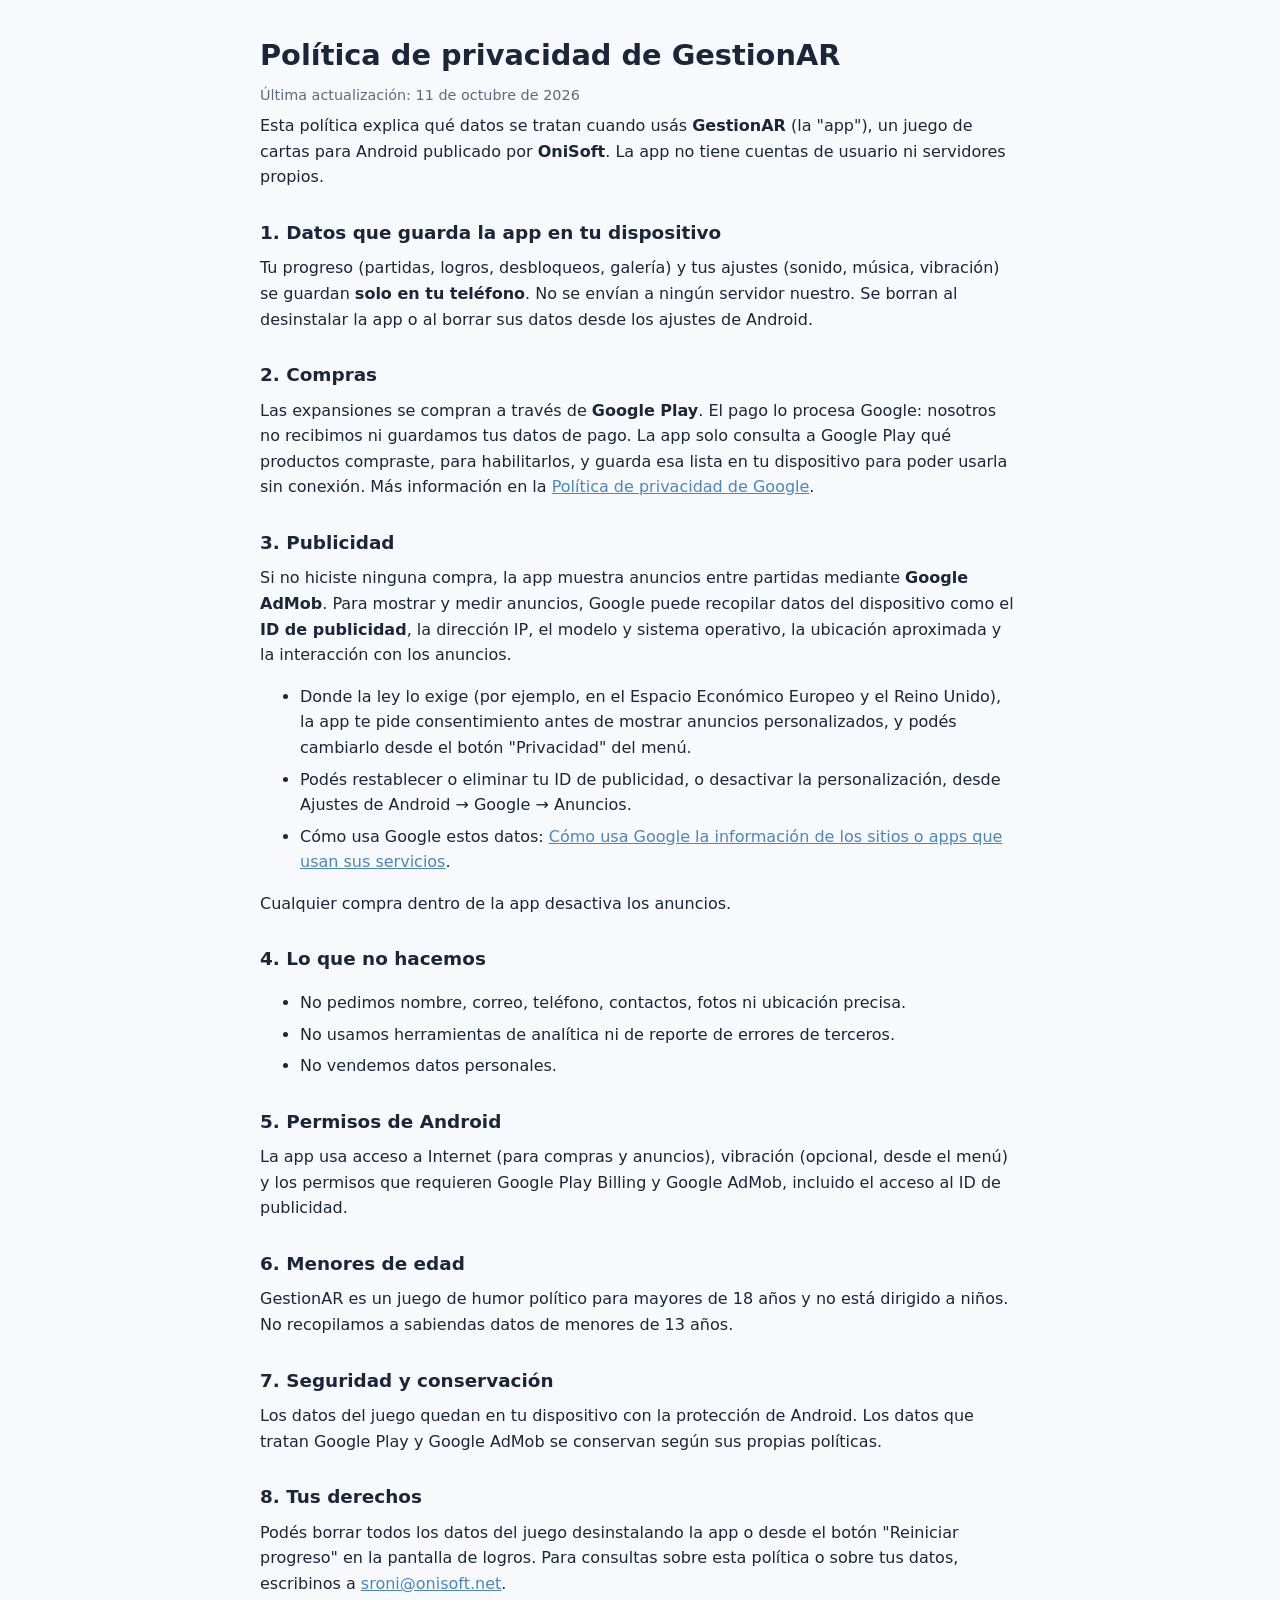
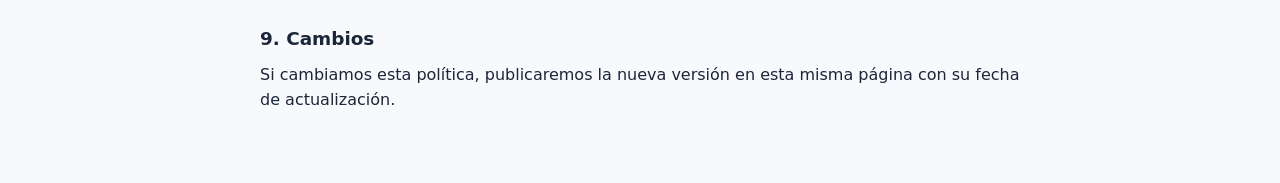
==== index.html @ d5d56cf5 "Add files via upload" ====
<!doctype html>
<html lang="es">
<head>
  <meta charset="utf-8">
  <meta name="viewport" content="width=device-width, initial-scale=1">
  <title>GestionAR · Política de privacidad</title>
  <style>
    :root { --bg: #f7f9fc; --ink: #1b263b; --muted: #5c6b80; --accent: #4a87bf; }
    body { margin: 0; background: var(--bg); color: var(--ink); font: 16px/1.6 system-ui, -apple-system, 'Segoe UI', Roboto, sans-serif; }
    main { max-width: 760px; margin: 0 auto; padding: 32px 16px 64px; }
    h1 { font-size: 1.8rem; margin: 0 0 4px; }
    h2 { font-size: 1.15rem; margin: 28px 0 8px; }
    p, li { margin: 6px 0; }
    .muted { color: var(--muted); font-size: 0.9rem; }
    a { color: var(--accent); }
  </style>
</head>
<body>
<main>
  <h1>Política de privacidad de GestionAR</h1>
  <p class="muted">Última actualización: 11 de octubre de 2026</p>

  <p>Esta política explica qué datos se tratan cuando usás <strong>GestionAR</strong> (la "app"), un juego de cartas para Android
    publicado por <strong>OniSoft</strong>. La app no tiene cuentas de usuario ni servidores propios.</p>

  <h2>1. Datos que guarda la app en tu dispositivo</h2>
  <p>Tu progreso (partidas, logros, desbloqueos, galería) y tus ajustes (sonido, música, vibración) se guardan
    <strong>solo en tu teléfono</strong>. No se envían a ningún servidor nuestro. Se borran al desinstalar la app
    o al borrar sus datos desde los ajustes de Android.</p>

  <h2>2. Compras</h2>
  <p>Las expansiones se compran a través de <strong>Google Play</strong>. El pago lo procesa Google: nosotros no recibimos
    ni guardamos tus datos de pago. La app solo consulta a Google Play qué productos compraste, para habilitarlos, y guarda
    esa lista en tu dispositivo para poder usarla sin conexión. Más información en la
    <a href="https://policies.google.com/privacy">Política de privacidad de Google</a>.</p>

  <h2>3. Publicidad</h2>
  <p>Si no hiciste ninguna compra, la app muestra anuncios entre partidas mediante <strong>Google AdMob</strong>.
    Para mostrar y medir anuncios, Google puede recopilar datos del dispositivo como el
    <strong>ID de publicidad</strong>, la dirección IP, el modelo y sistema operativo, la ubicación aproximada
    y la interacción con los anuncios.</p>
  <ul>
    <li>Donde la ley lo exige (por ejemplo, en el Espacio Económico Europeo y el Reino Unido), la app te pide
      consentimiento antes de mostrar anuncios personalizados, y podés cambiarlo desde el botón "Privacidad" del menú.</li>
    <li>Podés restablecer o eliminar tu ID de publicidad, o desactivar la personalización, desde
      Ajustes de Android → Google → Anuncios.</li>
    <li>Cómo usa Google estos datos:
      <a href="https://policies.google.com/technologies/partner-sites">Cómo usa Google la información de los sitios o apps que usan sus servicios</a>.</li>
  </ul>
  <p>Cualquier compra dentro de la app desactiva los anuncios.</p>

  <h2>4. Lo que no hacemos</h2>
  <ul>
    <li>No pedimos nombre, correo, teléfono, contactos, fotos ni ubicación precisa.</li>
    <li>No usamos herramientas de analítica ni de reporte de errores de terceros.</li>
    <li>No vendemos datos personales.</li>
  </ul>

  <h2>5. Permisos de Android</h2>
  <p>La app usa acceso a Internet (para compras y anuncios), vibración (opcional, desde el menú) y los permisos que
    requieren Google Play Billing y Google AdMob, incluido el acceso al ID de publicidad.</p>

  <h2>6. Menores de edad</h2>
  <p>GestionAR es un juego de humor político para mayores de 18 años y no está dirigido a niños.
    No recopilamos a sabiendas datos de menores de 13 años.</p>

  <h2>7. Seguridad y conservación</h2>
  <p>Los datos del juego quedan en tu dispositivo con la protección de Android. Los datos que tratan Google Play y
    Google AdMob se conservan según sus propias políticas.</p>

  <h2>8. Tus derechos</h2>
  <p>Podés borrar todos los datos del juego desinstalando la app o desde el botón "Reiniciar progreso" en la
    pantalla de logros. Para consultas sobre esta política o sobre tus datos, escribinos a
    <a href="mailto:[EMAIL_DE_CONTACTO]">sroni@onisoft.net</a>.</p>

  <h2>9. Cambios</h2>
  <p>Si cambiamos esta política, publicaremos la nueva versión en esta misma página con su fecha de actualización.</p>
</main>
</body>
</html>
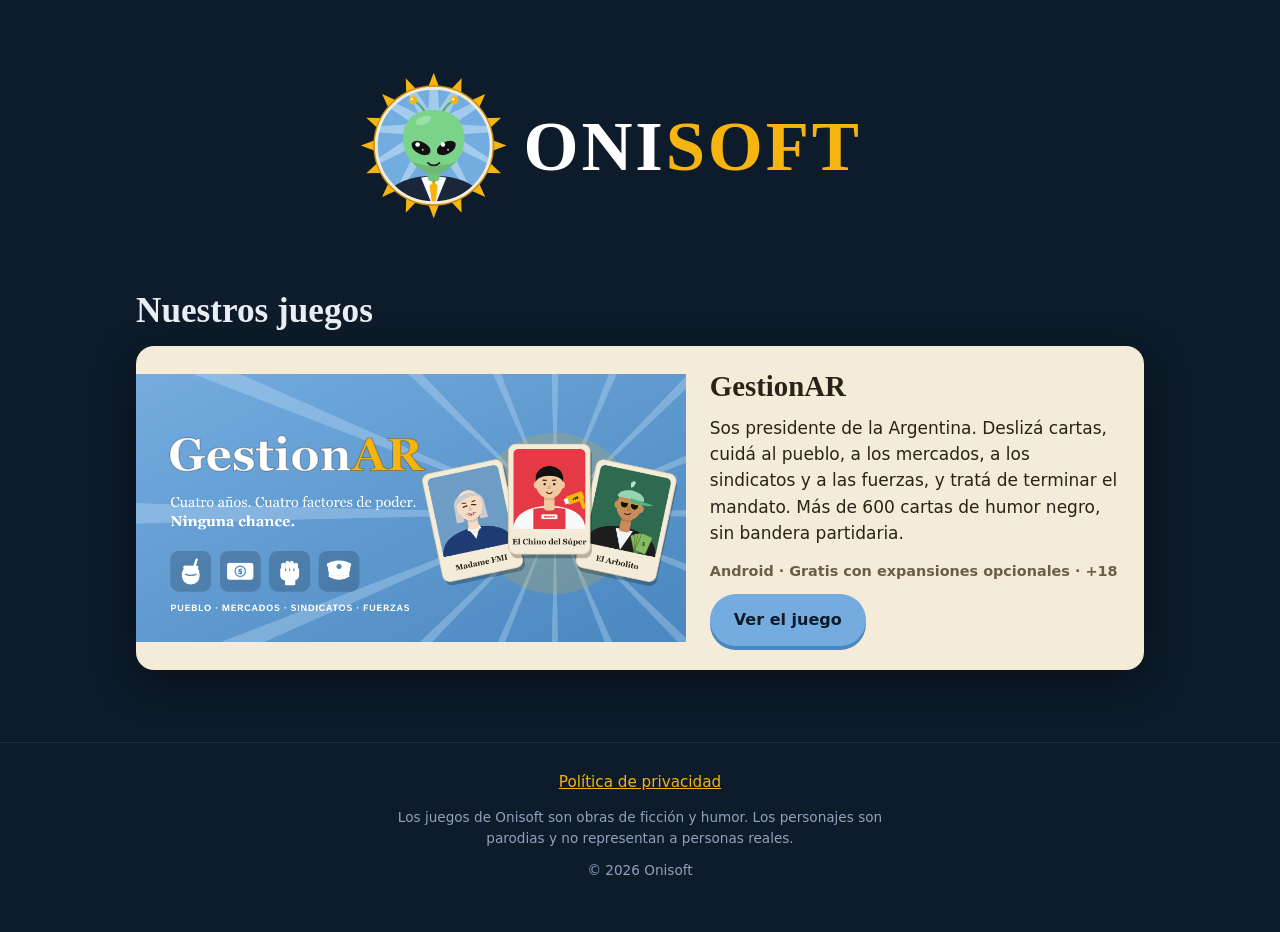
==== commit ca9d308d: "Web" ====
--- a/index.html
+++ b/index.html
@@ -1,80 +1,49 @@
 <!doctype html>
-<html lang="es">
+<html lang="es-AR">
 <head>
-  <meta charset="utf-8">
-  <meta name="viewport" content="width=device-width, initial-scale=1">
-  <title>GestionAR · Política de privacidad</title>
-  <style>
-    :root { --bg: #f7f9fc; --ink: #1b263b; --muted: #5c6b80; --accent: #4a87bf; }
-    body { margin: 0; background: var(--bg); color: var(--ink); font: 16px/1.6 system-ui, -apple-system, 'Segoe UI', Roboto, sans-serif; }
-    main { max-width: 760px; margin: 0 auto; padding: 32px 16px 64px; }
-    h1 { font-size: 1.8rem; margin: 0 0 4px; }
-    h2 { font-size: 1.15rem; margin: 28px 0 8px; }
-    p, li { margin: 6px 0; }
-    .muted { color: var(--muted); font-size: 0.9rem; }
-    a { color: var(--accent); }
-  </style>
+<meta charset="utf-8">
+<meta name="viewport" content="width=device-width, initial-scale=1">
+<title>Onisoft</title>
+<meta name="description" content="Estudio independiente argentino. Creadores de GestionAR, el simulador de presidente argentino en cartas.">
+<link rel="canonical" href="https://onisoft.net/">
+<meta name="theme-color" content="#0d1b2a">
+<link rel="icon" href="assets/favicon.svg" type="image/svg+xml">
+<link rel="apple-touch-icon" href="assets/apple-touch-icon.png">
+<meta property="og:type" content="website">
+<meta property="og:locale" content="es_AR">
+<meta property="og:site_name" content="Onisoft">
+<meta property="og:title" content="Onisoft">
+<meta property="og:description" content="Estudio independiente argentino. Creadores de GestionAR, el simulador de presidente argentino en cartas.">
+<meta property="og:url" content="https://onisoft.net/">
+<meta property="og:image" content="https://onisoft.net/assets/og-onisoft.png">
+<meta property="og:image:width" content="1200">
+<meta property="og:image:height" content="630">
+<meta name="twitter:card" content="summary_large_image">
+<link rel="stylesheet" href="assets/site.css">
 </head>
 <body>
-<main>
-  <h1>Política de privacidad de GestionAR</h1>
-  <p class="muted">Última actualización: 11 de octubre de 2026</p>
+<main class="wrap">
+  <header class="hero hero--studio">
+    <img class="hero__logo" src="assets/logo-onisoft-horizontal.svg" alt="Onisoft" width="760" height="200">
+  </header>
 
-  <p>Esta política explica qué datos se tratan cuando usás <strong>GestionAR</strong> (la "app"), un juego de cartas para Android
-    publicado por <strong>OniSoft</strong>. La app no tiene cuentas de usuario ni servidores propios.</p>
-
-  <h2>1. Datos que guarda la app en tu dispositivo</h2>
-  <p>Tu progreso (partidas, logros, desbloqueos, galería) y tus ajustes (sonido, música, vibración) se guardan
-    <strong>solo en tu teléfono</strong>. No se envían a ningún servidor nuestro. Se borran al desinstalar la app
-    o al borrar sus datos desde los ajustes de Android.</p>
-
-  <h2>2. Compras</h2>
-  <p>Las expansiones se compran a través de <strong>Google Play</strong>. El pago lo procesa Google: nosotros no recibimos
-    ni guardamos tus datos de pago. La app solo consulta a Google Play qué productos compraste, para habilitarlos, y guarda
-    esa lista en tu dispositivo para poder usarla sin conexión. Más información en la
-    <a href="https://policies.google.com/privacy">Política de privacidad de Google</a>.</p>
-
-  <h2>3. Publicidad</h2>
-  <p>Si no hiciste ninguna compra, la app muestra anuncios entre partidas mediante <strong>Google AdMob</strong>.
-    Para mostrar y medir anuncios, Google puede recopilar datos del dispositivo como el
-    <strong>ID de publicidad</strong>, la dirección IP, el modelo y sistema operativo, la ubicación aproximada
-    y la interacción con los anuncios.</p>
-  <ul>
-    <li>Donde la ley lo exige (por ejemplo, en el Espacio Económico Europeo y el Reino Unido), la app te pide
-      consentimiento antes de mostrar anuncios personalizados, y podés cambiarlo desde el botón "Privacidad" del menú.</li>
-    <li>Podés restablecer o eliminar tu ID de publicidad, o desactivar la personalización, desde
-      Ajustes de Android → Google → Anuncios.</li>
-    <li>Cómo usa Google estos datos:
-      <a href="https://policies.google.com/technologies/partner-sites">Cómo usa Google la información de los sitios o apps que usan sus servicios</a>.</li>
-  </ul>
-  <p>Cualquier compra dentro de la app desactiva los anuncios.</p>
-
-  <h2>4. Lo que no hacemos</h2>
-  <ul>
-    <li>No pedimos nombre, correo, teléfono, contactos, fotos ni ubicación precisa.</li>
-    <li>No usamos herramientas de analítica ni de reporte de errores de terceros.</li>
-    <li>No vendemos datos personales.</li>
-  </ul>
-
-  <h2>5. Permisos de Android</h2>
-  <p>La app usa acceso a Internet (para compras y anuncios), vibración (opcional, desde el menú) y los permisos que
-    requieren Google Play Billing y Google AdMob, incluido el acceso al ID de publicidad.</p>
-
-  <h2>6. Menores de edad</h2>
-  <p>GestionAR es un juego de humor político para mayores de 18 años y no está dirigido a niños.
-    No recopilamos a sabiendas datos de menores de 13 años.</p>
-
-  <h2>7. Seguridad y conservación</h2>
-  <p>Los datos del juego quedan en tu dispositivo con la protección de Android. Los datos que tratan Google Play y
-    Google AdMob se conservan según sus propias políticas.</p>
-
-  <h2>8. Tus derechos</h2>
-  <p>Podés borrar todos los datos del juego desinstalando la app o desde el botón "Reiniciar progreso" en la
-    pantalla de logros. Para consultas sobre esta política o sobre tus datos, escribinos a
-    <a href="mailto:[EMAIL_DE_CONTACTO]">sroni@onisoft.net</a>.</p>
-
-  <h2>9. Cambios</h2>
-  <p>Si cambiamos esta política, publicaremos la nueva versión en esta misma página con su fecha de actualización.</p>
+  <section aria-labelledby="juegos">
+    <h2 id="juegos" class="section__title">Nuestros juegos</h2>
+    <article class="game-card">
+      <a href="gestionar/" class="game-card__art"><img src="assets/gestionar/grafico-funciones.png" alt="GestionAR" width="1024" height="500" loading="lazy"></a>
+      <div class="game-card__body">
+        <h3>GestionAR</h3>
+        <p>Sos presidente de la Argentina. Deslizá cartas, cuidá al pueblo, a los mercados, a los sindicatos y a las fuerzas, y tratá de terminar el mandato. Más de 600 cartas de humor negro, sin bandera partidaria.</p>
+        <p class="game-card__meta">Android · Gratis con expansiones opcionales · +18</p>
+        <a class="btn btn--primary" href="gestionar/">Ver el juego</a>
+      </div>
+    </article>
+  </section>
 </main>
+<footer class="footer">
+  <p><a href="Privacidad/index">Política de privacidad</a></p>
+  <p class="footer__fine">Los juegos de Onisoft son obras de ficción y humor. Los personajes son parodias y no representan a personas reales.</p>
+  <p class="footer__fine">© 2026 Onisoft</p>
+</footer>
 </body>
 </html>
--- a/assets/site.css
+++ b/assets/site.css
@@ -0,0 +1,151 @@
+/* Estilos de onisoft.net (los copia scripts/build-web.mjs). Mismos tokens que src/styles.css del juego. */
+:root {
+  --bg: #0d1b2a;
+  --bg-card: #13263b;
+  --celeste: #74acdf;
+  --celeste-dark: #4a87bf;
+  --sol: #f6b40e;
+  --sol-dark: #85340a;
+  --paper: #f4ecd8;
+  --paper-ink: #2b2118;
+  --ink: #e9eef5;
+  --muted: #8fa3bf;
+  --radius: 18px;
+  --font-serif: Georgia, 'Times New Roman', serif;
+  --font-sans: system-ui, -apple-system, 'Segoe UI', Roboto, sans-serif;
+  color-scheme: dark;
+}
+
+* { box-sizing: border-box; }
+html { -webkit-text-size-adjust: 100%; }
+body {
+  margin: 0;
+  background: var(--bg);
+  color: var(--ink);
+  font-family: var(--font-sans);
+  font-size: 17px;
+  line-height: 1.55;
+  overflow-x: hidden;
+}
+img, video { max-width: 100%; height: auto; display: block; }
+a { color: var(--sol); }
+h1, h2, h3 { font-family: var(--font-serif); line-height: 1.15; margin: 0 0 .4em; }
+h3 { font-size: 1.2rem; }
+p { margin: 0 0 .8em; }
+ul { list-style: none; margin: 0; padding: 0; }
+
+.wrap { width: 100%; max-width: 1040px; margin: 0 auto; padding: 0 16px; }
+.sol { color: var(--sol); }
+section { margin: 56px 0; }
+.section__title { font-size: clamp(1.6rem, 4vw, 2.2rem); }
+.section__lead { color: var(--muted); max-width: 68ch; }
+
+/* Botones (como .btn--primary del juego) */
+.btn {
+  display: inline-block;
+  padding: 14px 24px;
+  border-radius: 999px;
+  font-weight: 700;
+  font-size: 1rem;
+  text-decoration: none;
+  text-align: center;
+}
+.btn--primary {
+  background: var(--celeste);
+  color: var(--bg);
+  box-shadow: 0 4px 0 var(--celeste-dark);
+  transition: transform .12s, box-shadow .12s;
+}
+.btn--primary:hover { transform: translateY(-1px); }
+.btn--primary:active { transform: translateY(3px); box-shadow: 0 1px 0 var(--celeste-dark); }
+.btn--soon { border: 2px dashed var(--muted); color: var(--muted); cursor: default; }
+
+/* Barra superior de la página del juego */
+.topbar { padding-top: 16px; }
+.topbar__home {
+  display: inline-flex; align-items: center; gap: 8px;
+  color: var(--ink); text-decoration: none; font-family: var(--font-serif); font-weight: 700;
+}
+
+/* Hero */
+.hero { padding: 48px 0 16px; }
+.hero--studio { text-align: center; padding-top: 72px; }
+.hero__logo { width: min(560px, 100%); margin: 0 auto; }
+.hero--game { display: grid; gap: 28px; }
+.hero__art { border-radius: var(--radius); box-shadow: 0 12px 40px rgba(0, 0, 0, .4); }
+.hero__text h1 { font-size: clamp(2.6rem, 8vw, 4rem); margin-bottom: .2em; }
+.hero__pitch { font-family: var(--font-serif); font-size: 1.3rem; color: var(--paper); }
+.hero__facts { color: var(--muted); font-weight: 700; letter-spacing: .03em; }
+@media (min-width: 860px) {
+  .hero--game { grid-template-columns: 1.3fr 1fr; align-items: center; }
+}
+
+/* Tarjeta de juego en la landing (estilo carta: papel y tinta) */
+.game-card {
+  display: grid;
+  background: var(--paper);
+  color: var(--paper-ink);
+  border-radius: var(--radius);
+  overflow: hidden;
+  box-shadow: 0 12px 40px rgba(0, 0, 0, .4);
+}
+.game-card__body { padding: 24px; }
+.game-card__body h3 { font-size: 1.8rem; }
+.game-card__meta { color: #6b5d48; font-size: .9rem; font-weight: 700; }
+@media (min-width: 860px) {
+  .game-card { grid-template-columns: 1.2fr 1fr; align-items: center; }
+  .game-card__art img { height: 100%; object-fit: cover; }
+}
+
+/* Indicadores */
+.resources { display: grid; gap: 16px; margin-top: 24px; }
+@media (min-width: 700px) { .resources { grid-template-columns: 1fr 1fr; } }
+.resource {
+  display: flex; gap: 16px; align-items: flex-start;
+  background: var(--bg-card); border-radius: var(--radius); padding: 18px;
+}
+.resource__icon {
+  flex: none; display: grid; place-items: center;
+  width: 64px; height: 64px; border-radius: 16px; background: var(--celeste);
+}
+.resource p { color: var(--muted); margin: 0; }
+
+/* Capturas: carrusel horizontal en el teléfono, grilla en pantallas anchas */
+.shots {
+  display: grid; grid-auto-flow: column; grid-auto-columns: 62%;
+  gap: 14px; overflow-x: auto; scroll-snap-type: x mandatory; padding-bottom: 8px;
+}
+.shots li { scroll-snap-align: start; }
+.shots img { border-radius: 14px; border: 1px solid rgba(255, 255, 255, .08); }
+@media (min-width: 860px) {
+  .shots { grid-auto-flow: row; grid-template-columns: repeat(5, 1fr); overflow: visible; }
+}
+
+.trailer { width: 100%; border-radius: var(--radius); background: #000; }
+
+/* Expansiones (como las cartas de la tienda del juego) */
+.packs { display: grid; gap: 14px; margin-top: 24px; }
+@media (min-width: 700px) { .packs { grid-template-columns: 1fr 1fr; } }
+.pack {
+  display: flex; gap: 14px; align-items: flex-start;
+  background: var(--paper); color: var(--paper-ink); border-radius: var(--radius); padding: 18px;
+}
+.pack__emoji { font-size: 2rem; line-height: 1; }
+.pack p { margin: 0 0 .4em; }
+.pack__meta { font-size: .9rem; font-weight: 700; color: #6b5d48; }
+
+/* Llamado final */
+.cta { text-align: center; display: grid; justify-items: center; gap: 12px; }
+.cta img { border-radius: 22px; }
+.cta > p:first-of-type { font-family: var(--font-serif); font-size: 1.8rem; margin: 0; }
+.cta__fine { color: var(--muted); font-size: .9rem; }
+
+.footer {
+  border-top: 1px solid rgba(255, 255, 255, .08);
+  margin-top: 72px; padding: 28px 16px 40px; text-align: center; font-size: .95rem;
+}
+.footer__fine { color: var(--muted); font-size: .85rem; max-width: 60ch; margin-left: auto; margin-right: auto; }
+
+@media (prefers-reduced-motion: reduce) {
+  * { transition: none !important; scroll-behavior: auto !important; }
+}
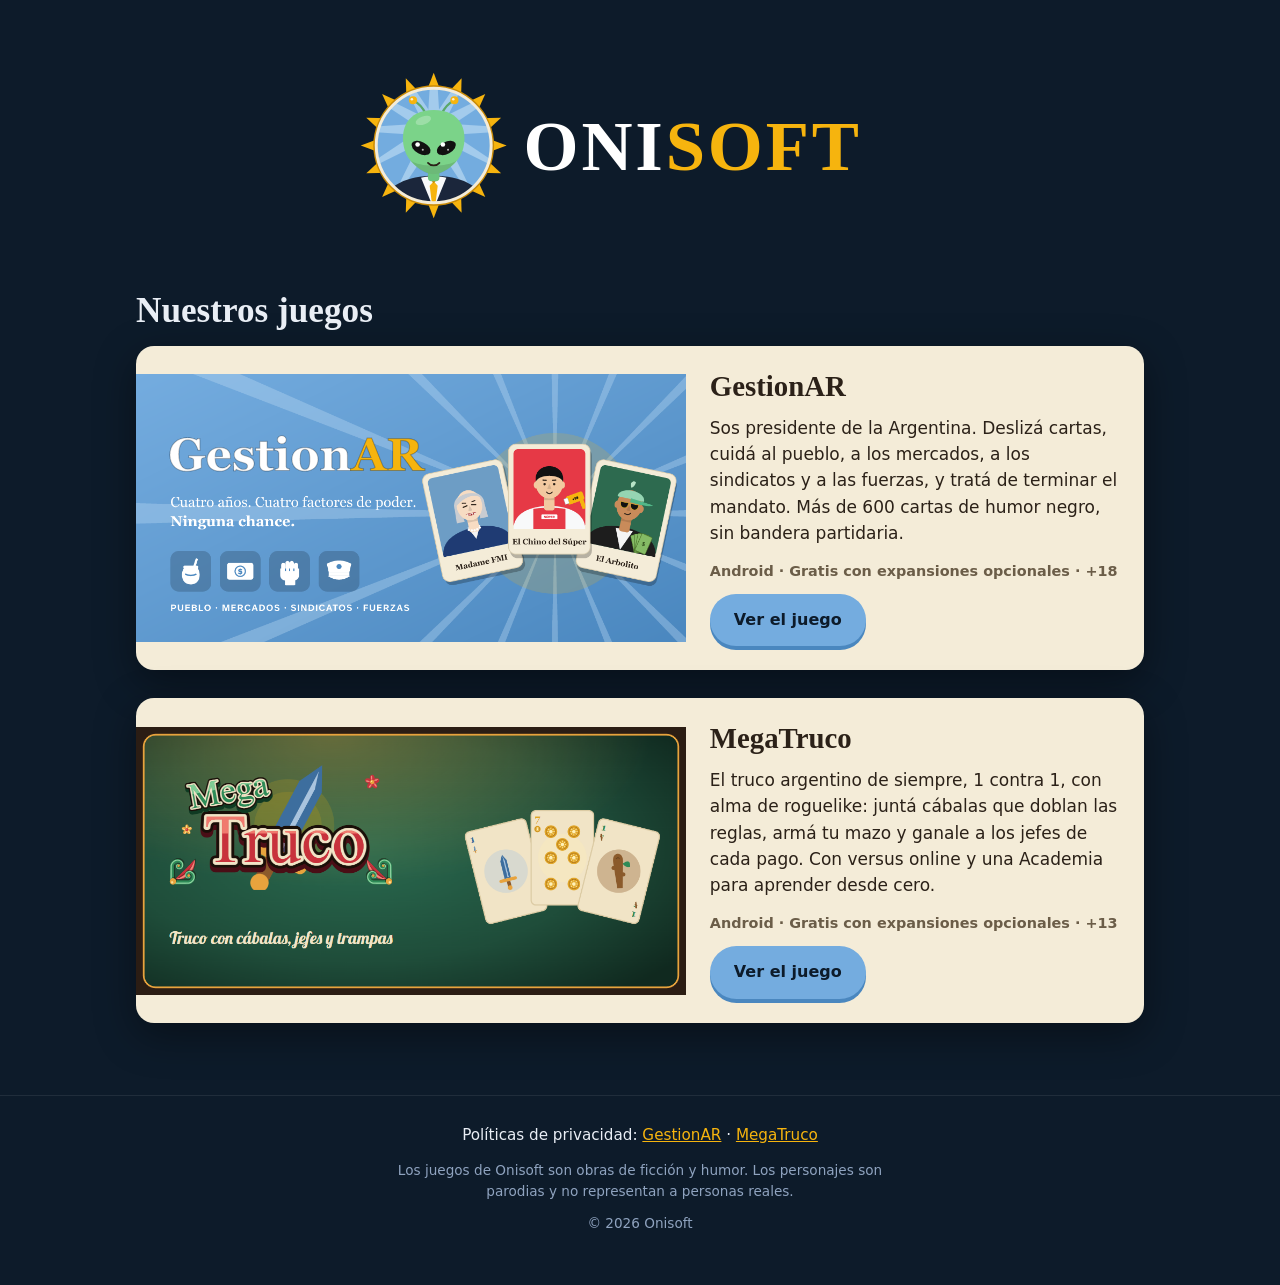
==== commit adaa285b: "Add files via upload" ====
--- a/index.html
+++ b/index.html
@@ -4,7 +4,7 @@
 <meta charset="utf-8">
 <meta name="viewport" content="width=device-width, initial-scale=1">
 <title>Onisoft</title>
-<meta name="description" content="Estudio independiente argentino. Creadores de GestionAR, el simulador de presidente argentino en cartas.">
+<meta name="description" content="Estudio independiente argentino. Creadores de GestionAR, el simulador de presidente argentino en cartas, y de MegaTruco, el truco con cábalas y jefes.">
 <link rel="canonical" href="https://onisoft.net/">
 <meta name="theme-color" content="#0d1b2a">
 <link rel="icon" href="assets/favicon.svg" type="image/svg+xml">
@@ -13,7 +13,7 @@
 <meta property="og:locale" content="es_AR">
 <meta property="og:site_name" content="Onisoft">
 <meta property="og:title" content="Onisoft">
-<meta property="og:description" content="Estudio independiente argentino. Creadores de GestionAR, el simulador de presidente argentino en cartas.">
+<meta property="og:description" content="Estudio independiente argentino. Creadores de GestionAR, el simulador de presidente argentino en cartas, y de MegaTruco, el truco con cábalas y jefes.">
 <meta property="og:url" content="https://onisoft.net/">
 <meta property="og:image" content="https://onisoft.net/assets/og-onisoft.png">
 <meta property="og:image:width" content="1200">
@@ -38,10 +38,19 @@
         <a class="btn btn--primary" href="gestionar/">Ver el juego</a>
       </div>
     </article>
+    <article class="game-card">
+      <a href="megatruco/" class="game-card__art"><img src="megatruco/assets/tarjeta.png" alt="MegaTruco" width="1024" height="500" loading="lazy"></a>
+      <div class="game-card__body">
+        <h3>MegaTruco</h3>
+        <p>El truco argentino de siempre, 1 contra 1, con alma de roguelike: juntá cábalas que doblan las reglas, armá tu mazo y ganale a los jefes de cada pago. Con versus online y una Academia para aprender desde cero.</p>
+        <p class="game-card__meta">Android · Gratis con expansiones opcionales · +13</p>
+        <a class="btn btn--primary" href="megatruco/">Ver el juego</a>
+      </div>
+    </article>
   </section>
 </main>
 <footer class="footer">
-  <p><a href="Privacidad/index">Política de privacidad</a></p>
+  <p>Políticas de privacidad: <a href="gestionar/privacidad/">GestionAR</a> · <a href="megatruco/privacidad/">MegaTruco</a></p>
   <p class="footer__fine">Los juegos de Onisoft son obras de ficción y humor. Los personajes son parodias y no representan a personas reales.</p>
   <p class="footer__fine">© 2026 Onisoft</p>
 </footer>
--- a/assets/site.css
+++ b/assets/site.css
@@ -89,6 +89,7 @@
   overflow: hidden;
   box-shadow: 0 12px 40px rgba(0, 0, 0, .4);
 }
+.game-card + .game-card { margin-top: 28px; }
 .game-card__body { padding: 24px; }
 .game-card__body h3 { font-size: 1.8rem; }
 .game-card__meta { color: #6b5d48; font-size: .9rem; font-weight: 700; }
@@ -140,6 +141,23 @@
 .cta > p:first-of-type { font-family: var(--font-serif); font-size: 1.8rem; margin: 0; }
 .cta__fine { color: var(--muted); font-size: .9rem; }
 
+/* Política de privacidad (papel, como las tarjetas) */
+.legal {
+  margin: 24px 0;
+  padding: 24px 20px;
+  background: var(--paper);
+  color: var(--paper-ink);
+  border-radius: var(--radius);
+  box-shadow: 0 12px 40px rgba(0, 0, 0, .4);
+  max-width: 760px;
+}
+.legal h1 { font-size: clamp(1.6rem, 5vw, 2rem); color: var(--sol-dark); }
+.legal h2 { margin: 26px 0 8px; font-size: 1.15rem; }
+.legal p, .legal li { margin: 6px 0; }
+.legal ul { list-style: disc; padding-left: 22px; }
+.legal a { color: var(--celeste-dark); overflow-wrap: anywhere; }
+.legal .date { color: #6b5d48; font-size: .9rem; margin-bottom: 16px; }
+
 .footer {
   border-top: 1px solid rgba(255, 255, 255, .08);
   margin-top: 72px; padding: 28px 16px 40px; text-align: center; font-size: .95rem;
